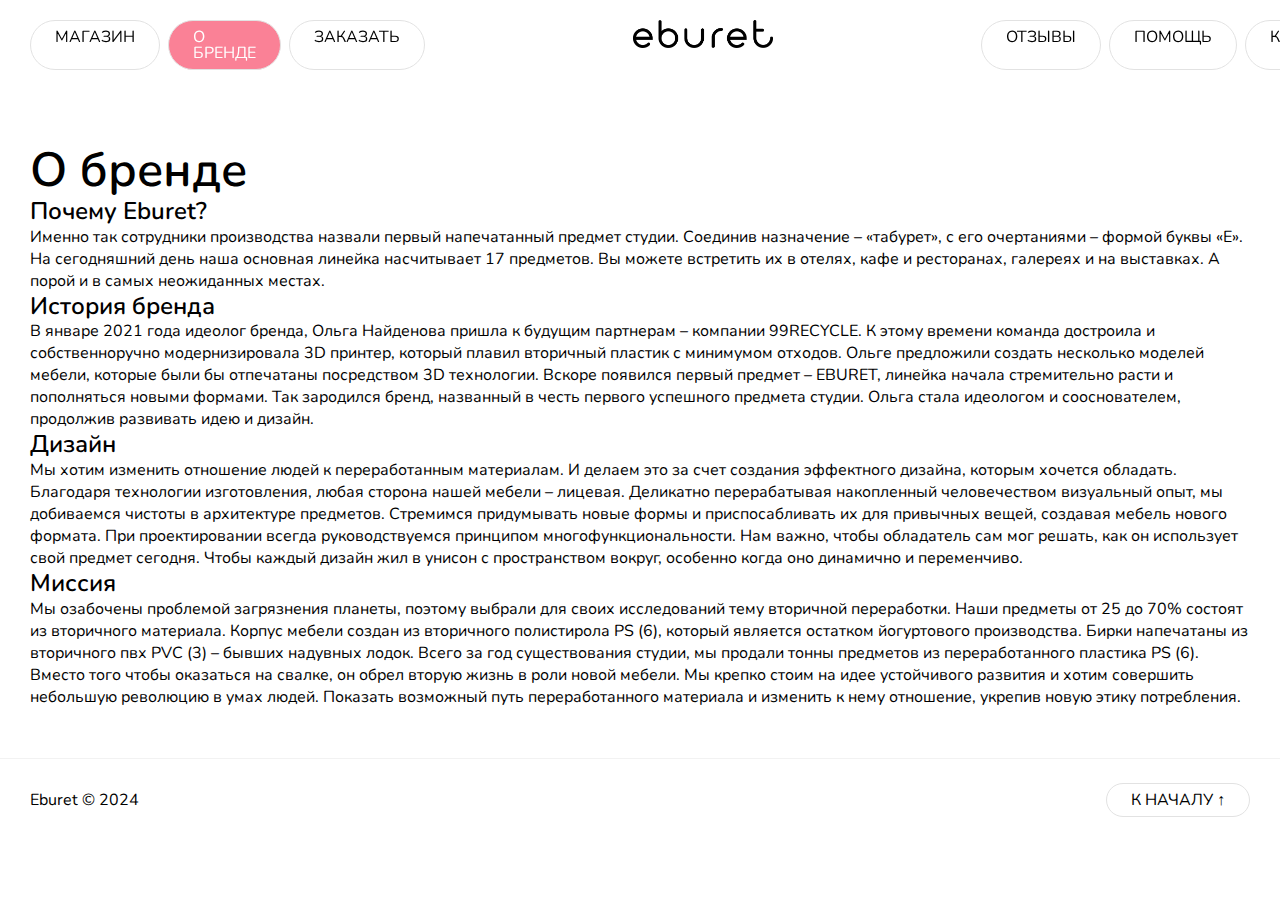
==== about.html @ 756c4e85 "first commit" ====
<!DOCTYPE html>
<html lang="ru">
  <head>
    <meta charset="UTF-8" />
    <meta name="viewport" content="width=device-width, initial-scale=1.0" />
    <title>Eburet</title>
    <link rel="icon" type="image/x-icon" href="images/favicons/favicon.ico" />
    <link rel="icon" type="image/png" href="images/favicons/favicon.png" />
    <link rel="stylesheet" href="stylesheets/style.css" />
  </head>
  <body>
    <header>
      <nav>
        <ul>
          <a href="shop.html" class="menu-item"><li>Магазин</li></a>
          <a href="about.html" class="menu-item active"><li>О бренде</li></a>
          <a href="order.html" class="menu-item"><li>Заказать</li></a>
          <a href="index.html" class="logo-link"
            ><img src="images/logo.png" alt="Eburet"
          /></a>
          <a href="reviews.html" class="menu-item"><li>Отзывы</li></a>
          <a href="help.html" class="menu-item"><li>Помощь</li></a>
          <a href="contacts.html" class="menu-item"><li>Контакты</li></a>
        </ul>
      </nav>
    </header>
    <section class="about-brand-container">
      <h2>О бренде</h2>
      <h3>Почему Eburet?</h3>
      <p>
        Именно так сотрудники производства назвали первый напечатанный предмет
        студии. Соединив назначение – «табурет», с его очертаниями – формой
        буквы «Е». На сегодняшний день наша основная линейка насчитывает 17
        предметов. Вы можете встретить их в отелях, кафе и ресторанах, галереях
        и на выставках. А порой и в самых неожиданных местах.
      </p>
      <h3>История бренда</h3>
      <p>
        В январе 2021 года идеолог бренда, Ольга Найденова пришла к будущим
        партнерам – компании 99RECYCLE. К этому времени команда достроила и
        собственноручно модернизировала 3D принтер, который плавил вторичный
        пластик с минимумом отходов. Ольге предложили создать несколько моделей
        мебели, которые были бы отпечатаны посредством 3D технологии. Вскоре
        появился первый предмет – EBURET, линейка начала стремительно расти и
        пополняться новыми формами. Так зародился бренд, названный в честь
        первого успешного предмета студии. Ольга стала идеологом и
        сооснователем, продолжив развивать идею и дизайн.
      </p>
      <h3>Дизайн</h3>
      <p>
        Мы хотим изменить отношение людей к переработанным материалам. И делаем
        это за счет создания эффектного дизайна, которым хочется обладать.
        Благодаря технологии изготовления, любая сторона нашей мебели – лицевая.
        Деликатно перерабатывая накопленный человечеством визуальный опыт, мы
        добиваемся чистоты в архитектуре предметов. Стремимся придумывать новые
        формы и приспосабливать их для привычных вещей, создавая мебель нового
        формата. При проектировании всегда руководствуемся принципом
        многофункциональности. Нам важно, чтобы обладатель сам мог решать, как
        он использует свой предмет сегодня. Чтобы каждый дизайн жил в унисон с
        пространством вокруг, особенно когда оно динамично и переменчиво.
      </p>
      <h3>Миссия</h3>
      <p>
        Мы озабочены проблемой загрязнения планеты, поэтому выбрали для своих
        исследований тему вторичной переработки. Наши предметы от 25 до 70%
        состоят из вторичного материала. Корпус мебели создан из вторичного
        полистирола PS (6), который является остатком йогуртового производства.
        Бирки напечатаны из вторичного пвх PVC (3) – бывших надувных лодок.
        Всего за год существования студии, мы продали тонны предметов из
        переработанного пластика PS (6). Вместо того чтобы оказаться на свалке,
        он обрел вторую жизнь в роли новой мебели. Мы крепко стоим на идее
        устойчивого развития и хотим совершить небольшую революцию в умах людей.
        Показать возможный путь переработанного материала и изменить к нему
        отношение, укрепив новую этику потребления.
      </p>
    </section>
    <footer>
      <p>Eburet © 2024</p>
      <a href="#top" class="back-to-top">К началу ↑</a>
    </footer>
  </body>
</html>
---- stylesheets/style.css ----
@import url('reset.css');
@import url('fonts.css');
@import url('main.css');
@import url('responsive.css');
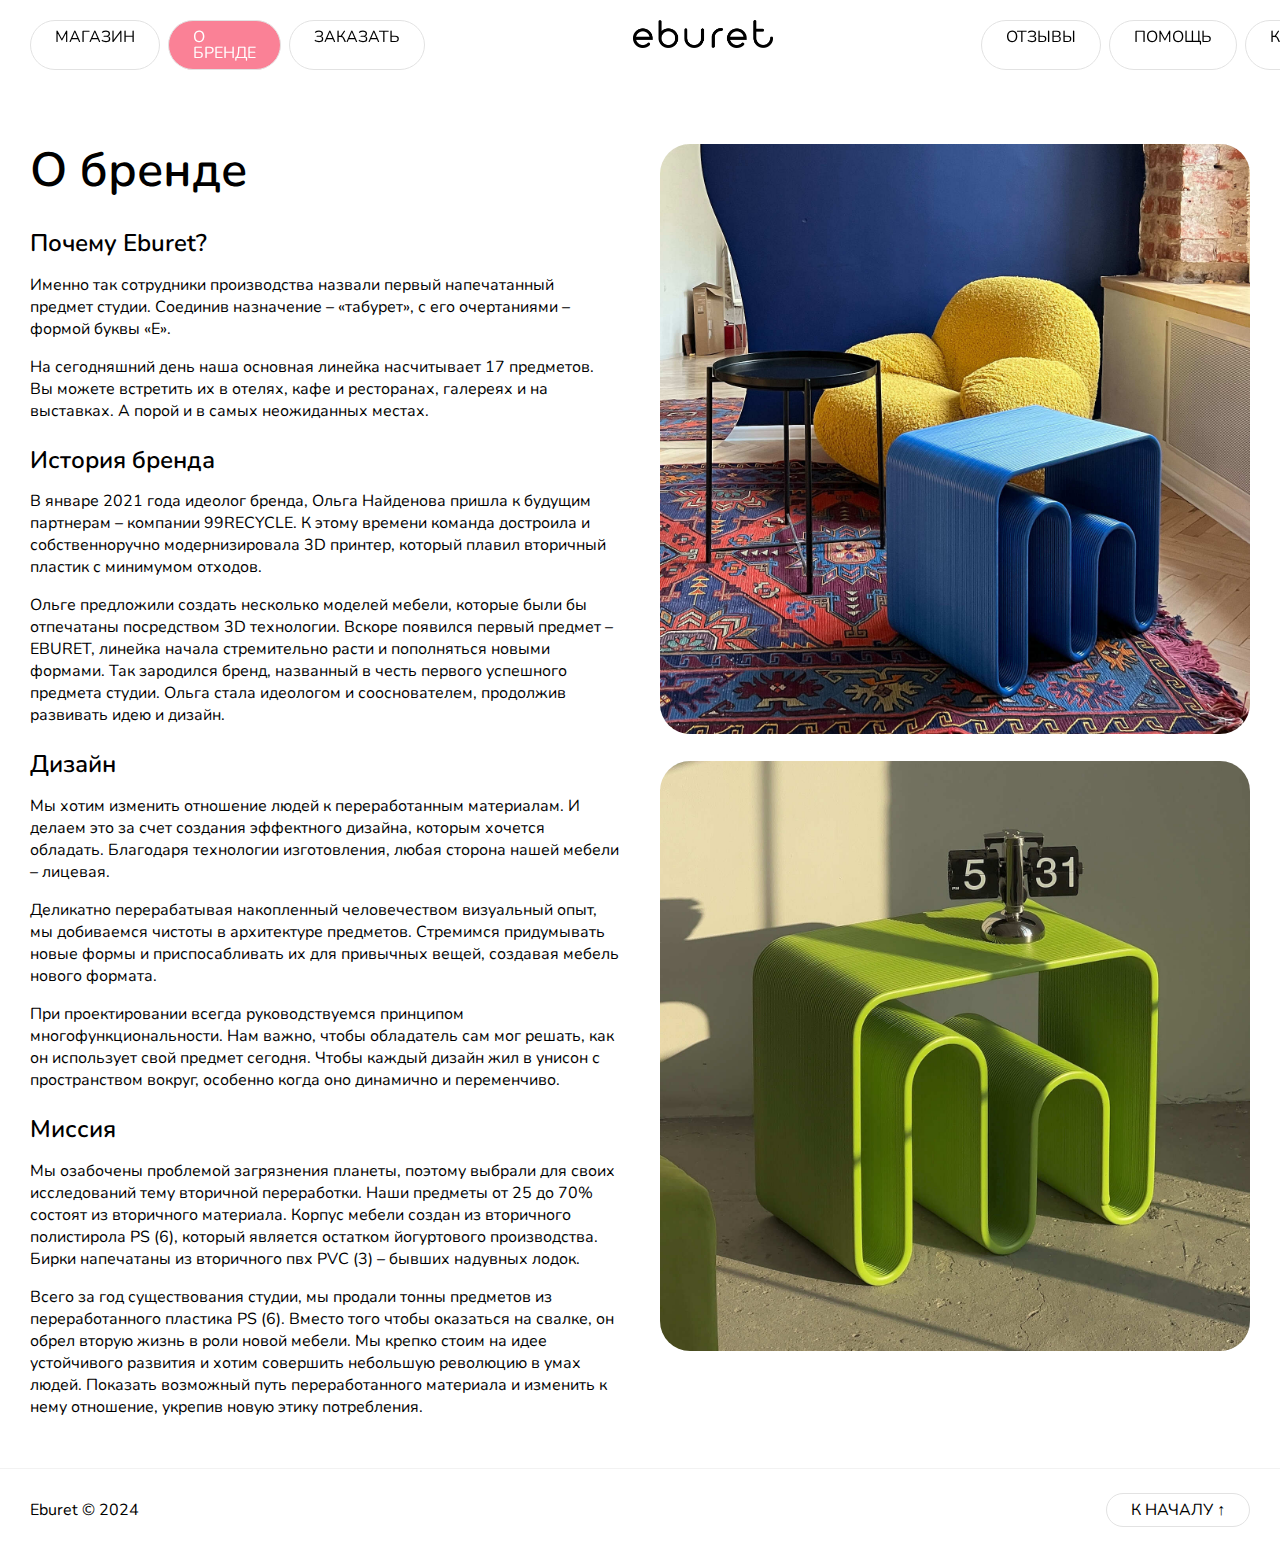
==== commit e5682896: "add responsive" ====
--- a/about.html
+++ b/about.html
@@ -25,54 +25,75 @@
       </nav>
     </header>
     <section class="about-brand-container">
-      <h2>О бренде</h2>
-      <h3>Почему Eburet?</h3>
-      <p>
-        Именно так сотрудники производства назвали первый напечатанный предмет
-        студии. Соединив назначение – «табурет», с его очертаниями – формой
-        буквы «Е». На сегодняшний день наша основная линейка насчитывает 17
-        предметов. Вы можете встретить их в отелях, кафе и ресторанах, галереях
-        и на выставках. А порой и в самых неожиданных местах.
-      </p>
-      <h3>История бренда</h3>
-      <p>
-        В январе 2021 года идеолог бренда, Ольга Найденова пришла к будущим
-        партнерам – компании 99RECYCLE. К этому времени команда достроила и
-        собственноручно модернизировала 3D принтер, который плавил вторичный
-        пластик с минимумом отходов. Ольге предложили создать несколько моделей
-        мебели, которые были бы отпечатаны посредством 3D технологии. Вскоре
-        появился первый предмет – EBURET, линейка начала стремительно расти и
-        пополняться новыми формами. Так зародился бренд, названный в честь
-        первого успешного предмета студии. Ольга стала идеологом и
-        сооснователем, продолжив развивать идею и дизайн.
-      </p>
-      <h3>Дизайн</h3>
-      <p>
-        Мы хотим изменить отношение людей к переработанным материалам. И делаем
-        это за счет создания эффектного дизайна, которым хочется обладать.
-        Благодаря технологии изготовления, любая сторона нашей мебели – лицевая.
-        Деликатно перерабатывая накопленный человечеством визуальный опыт, мы
-        добиваемся чистоты в архитектуре предметов. Стремимся придумывать новые
-        формы и приспосабливать их для привычных вещей, создавая мебель нового
-        формата. При проектировании всегда руководствуемся принципом
-        многофункциональности. Нам важно, чтобы обладатель сам мог решать, как
-        он использует свой предмет сегодня. Чтобы каждый дизайн жил в унисон с
-        пространством вокруг, особенно когда оно динамично и переменчиво.
-      </p>
-      <h3>Миссия</h3>
-      <p>
-        Мы озабочены проблемой загрязнения планеты, поэтому выбрали для своих
-        исследований тему вторичной переработки. Наши предметы от 25 до 70%
-        состоят из вторичного материала. Корпус мебели создан из вторичного
-        полистирола PS (6), который является остатком йогуртового производства.
-        Бирки напечатаны из вторичного пвх PVC (3) – бывших надувных лодок.
-        Всего за год существования студии, мы продали тонны предметов из
-        переработанного пластика PS (6). Вместо того чтобы оказаться на свалке,
-        он обрел вторую жизнь в роли новой мебели. Мы крепко стоим на идее
-        устойчивого развития и хотим совершить небольшую революцию в умах людей.
-        Показать возможный путь переработанного материала и изменить к нему
-        отношение, укрепив новую этику потребления.
-      </p>
+      <div class="about-brand-text">
+        <h2>О бренде</h2>
+        <h3>Почему Eburet?</h3>
+        <p>
+          Именно так сотрудники производства назвали первый напечатанный предмет
+          студии. Соединив назначение – «табурет», с его очертаниями – формой
+          буквы «Е».
+        </p>
+        <p>
+          На сегодняшний день наша основная линейка насчитывает 17 предметов. Вы
+          можете встретить их в отелях, кафе и ресторанах, галереях и на
+          выставках. А порой и в самых неожиданных местах.
+        </p>
+        <h3>История бренда</h3>
+        <p>
+          В январе 2021 года идеолог бренда, Ольга Найденова пришла к будущим
+          партнерам – компании 99RECYCLE. К этому времени команда достроила и
+          собственноручно модернизировала 3D принтер, который плавил вторичный
+          пластик с минимумом отходов.
+        </p>
+        <p>
+          Ольге предложили создать несколько моделей мебели, которые были бы
+          отпечатаны посредством 3D технологии. Вскоре появился первый предмет –
+          EBURET, линейка начала стремительно расти и пополняться новыми
+          формами. Так зародился бренд, названный в честь первого успешного
+          предмета студии. Ольга стала идеологом и сооснователем, продолжив
+          развивать идею и дизайн.
+        </p>
+        <h3>Дизайн</h3>
+        <p>
+          Мы хотим изменить отношение людей к переработанным материалам. И
+          делаем это за счет создания эффектного дизайна, которым хочется
+          обладать. Благодаря технологии изготовления, любая сторона нашей
+          мебели – лицевая.
+        </p>
+        <p>
+          Деликатно перерабатывая накопленный человечеством визуальный опыт, мы
+          добиваемся чистоты в архитектуре предметов. Стремимся придумывать
+          новые формы и приспосабливать их для привычных вещей, создавая мебель
+          нового формата.
+        </p>
+        <p>
+          При проектировании всегда руководствуемся принципом
+          многофункциональности. Нам важно, чтобы обладатель сам мог решать, как
+          он использует свой предмет сегодня. Чтобы каждый дизайн жил в унисон с
+          пространством вокруг, особенно когда оно динамично и переменчиво.
+        </p>
+        <h3>Миссия</h3>
+        <p>
+          Мы озабочены проблемой загрязнения планеты, поэтому выбрали для своих
+          исследований тему вторичной переработки. Наши предметы от 25 до 70%
+          состоят из вторичного материала. Корпус мебели создан из вторичного
+          полистирола PS (6), который является остатком йогуртового
+          производства. Бирки напечатаны из вторичного пвх PVC (3) – бывших
+          надувных лодок.
+        </p>
+        <p>
+          Всего за год существования студии, мы продали тонны предметов из
+          переработанного пластика PS (6). Вместо того чтобы оказаться на
+          свалке, он обрел вторую жизнь в роли новой мебели. Мы крепко стоим на
+          идее устойчивого развития и хотим совершить небольшую революцию в умах
+          людей. Показать возможный путь переработанного материала и изменить к
+          нему отношение, укрепив новую этику потребления.
+        </p>
+      </div>
+      <div class="about-brand-images">
+        <img src="images/eburet_blue_photo2.png" alt="Eburet в интерьере" />
+        <img src="images/eburet_green_photo.png" alt="Eburet в интерьере" />
+      </div>
     </section>
     <footer>
       <p>Eburet © 2024</p>
